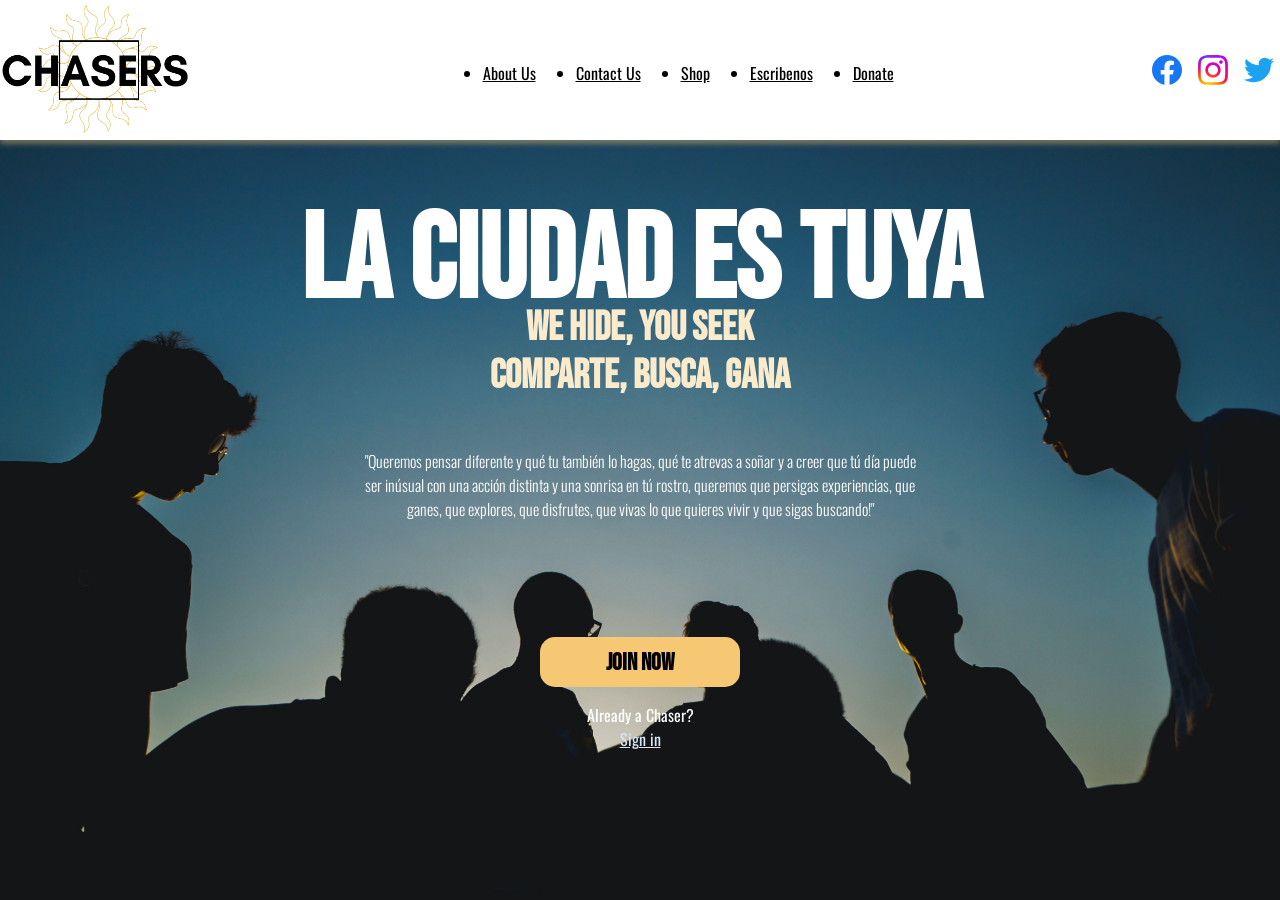
==== screens/index.html @ 324ceaa8 "Primer commit local proyecto chasers" ====
<!DOCTYPE html>
<html lang="es">
<head>
    <link rel="stylesheet" href="./style.css">
    <meta charset="UTF-8">
    <meta http-equiv="X-UA-Compatible" content="IE=edge">
    <meta name="viewport" content="width=device-width, initial-scale=1.0">
    <link rel="preconnect" href="https://fonts.googleapis.com">
    <link rel="preconnect" href="https://fonts.gstatic.com" crossorigin>
    <link href="https://fonts.googleapis.com/css2?family=Oswald:wght@200;300;500;700&display=swap" rel="stylesheet">
    <link href="https://fonts.googleapis.com/css2?family=Bebas+Neue&display=swap" rel="stylesheet">
    <title>Chaserscol</title>
</head>
<body>
    <divclass= class="landing">
        <nav class="barra-navegacion">

            <div class="logo">
                <img src="../assets/Black_and_White_Framed_Kessey_Dj_Logo__1_-removebg-preview.png" alt="Chasers-negro" class="logo-main">
            </div>

            <div class="menu">
                <ul class="links-menu">
                    <li><a href="">About Us</a></li>
                    <li><a href="">Contact Us</a></li>
                    <li><a href="./store-sc.html">Shop</a></li>
                    <li><a href="https://api.whatsapp.com/send?phone=573057736680&text=%20Hola%2C%20Quiero%20escribirte%20respecto%20a%20Chasers%20%3A%E2%9C%8D%EF%B8%8F">Escribenos</a></li>
                    <li><a href="https://vaki.co/es/">Donate</a></li>
                </ul> 
            </div>
            
            <div class="redes">
                <img src="../assets/favicons/5296499_fb_facebook_facebook logo_icon.svg" alt="Facebook">
                <img src="../assets/favicons/5296765_camera_instagram_instagram logo_icon.svg" alt="Instagram">
                <img src="../assets/favicons/5296514_bird_tweet_twitter_twitter logo_icon.svg" alt="Twitter">
            </div>
        </nav>    


    <div class= 'section-texto'>

        <h1 class="texto"> 
            La ciudad es tuya
        </h1>

        <h2>
            We hide, You seek <br>
            Comparte, Busca, Gana
        </h2>
     </div>
     
     <div class="parrafo">
        <p>"Queremos pensar diferente y qué tu también lo hagas, qué te atrevas a soñar 
            y a creer que tú día puede ser inúsual con una acción distinta y una sonrisa
            en tú rostro, queremos que persigas experiencias, que ganes, que explores, 
            que disfrutes, que vivas lo que quieres vivir y que sigas buscando!"</p>
    </div>

     <form action="./sign-up-sc.html">
        <div class="container-boton">
            <button class="boton-sign-up"> Join Now </button>
        </div>
    </form>

    <div class="sign-in-shortcut">
        <p>Already a Chaser? <a href="./login.html">Sign in</a></p>
    </div>

    </div>
</body>
</html>
---- screens/style.css ----
html {
    width: 100%;
    height: 100vh;
}

body {
    background-image: url(../assets/Fondo\ Pagina\ WEB.jpg);
    background-size: cover;
    background-repeat: no-repeat;
    margin: 0;
    font-family: 'Oswald', sans-serif;;
    color: black;
}

.landing {
    width: 100%;
    display: grid;
    grid-template-rows: auto 1fr 1/2fr ;
}

.barra-navegacion {
    display: flex;
    justify-content: space-between;
    align-items: center;
    width: 100%;
    height: 125px;
    background-color: white;
    padding-top: 10px;
    padding-bottom: 5px;
    margin-bottom: 15px;
    position: fixed;
    -webkit-box-shadow: 0px 4px 5px 0px rgba(247,200,115,0.4);
    -moz-box-shadow: 0px 4px 5px 0px rgba(247,200,115,0.4);
    box-shadow: 0px 4px 5px 0px rgba(247,200,115,0.4);
}

.logo-main{
    width: 190px;
    height: 160px;
}

.links-menu {
    display: flex;
    font-size: medium;
}

.links-menu li {
    margin-inline: 20px;
    align-self: center;
}

.links-menu li a{
    color: black;
}

.redes img {
    width: 30px;
    height: 30px;
    margin-inline: 6px;
}

.prueba {
    background-color: #F7C873;
    width: 500px;
    height: 1000px;
    display: flex;
    justify-self: center;
}

.section-texto {
    margin-top: 160px;
    grid-template-rows: 1fr 1/2fr;
    justify-content: center;
    font-family: 'Bebas Neue', cursive;
    color: white;
    font-size: 60px;
    text-align: center;
    margin-bottom: 0px;
}

.section-texto h1{
    margin-top: 30px;
    margin-bottom: -30px;
}

.section-texto h2 {
    justify-content: center;
    font-family: 'Bebas Neue', cursive;
    color: #FAEBCD;
    font-size: 40px;
    margin-top: 0px;
}

.parrafo {
    display: flex;
    justify-self: center;
    text-align: center;
    font-weight: 300;
    width: 560px;
    height: auto;
    margin-bottom: 100px;
    color: white;
}

.container-boton {
    display: flex;
    justify-content: center;
}

.boton-sign-up {
    font-family: 'Bebas Neue', cursive;
    margin-top: 0px;
    height: 50px;
    width: 200px;
    background-color: #F7C873;
    border: none;
    border-radius: 15px;
    font-size: x-large;
    font-weight: bold;
}

.boton-sign-up:hover {
    height: 70px;
    width: 220px;
    background-color: #F7C873;
    border: 1px;
    border-radius: 10px;
    font-size: larger;
    font-weight: bolder;
    cursor: pointer;
}

.sign-in-shortcut {
    display: flex;
    justify-content: center;
    color: white;
}

.sign-in-shortcut a{
    display: flex;
    justify-content: center;
    color: #D6E6F2;
}

.sign-in-shortcut a:hover{
    display: flex;
    justify-content: center;
    color: #ffae00;
}
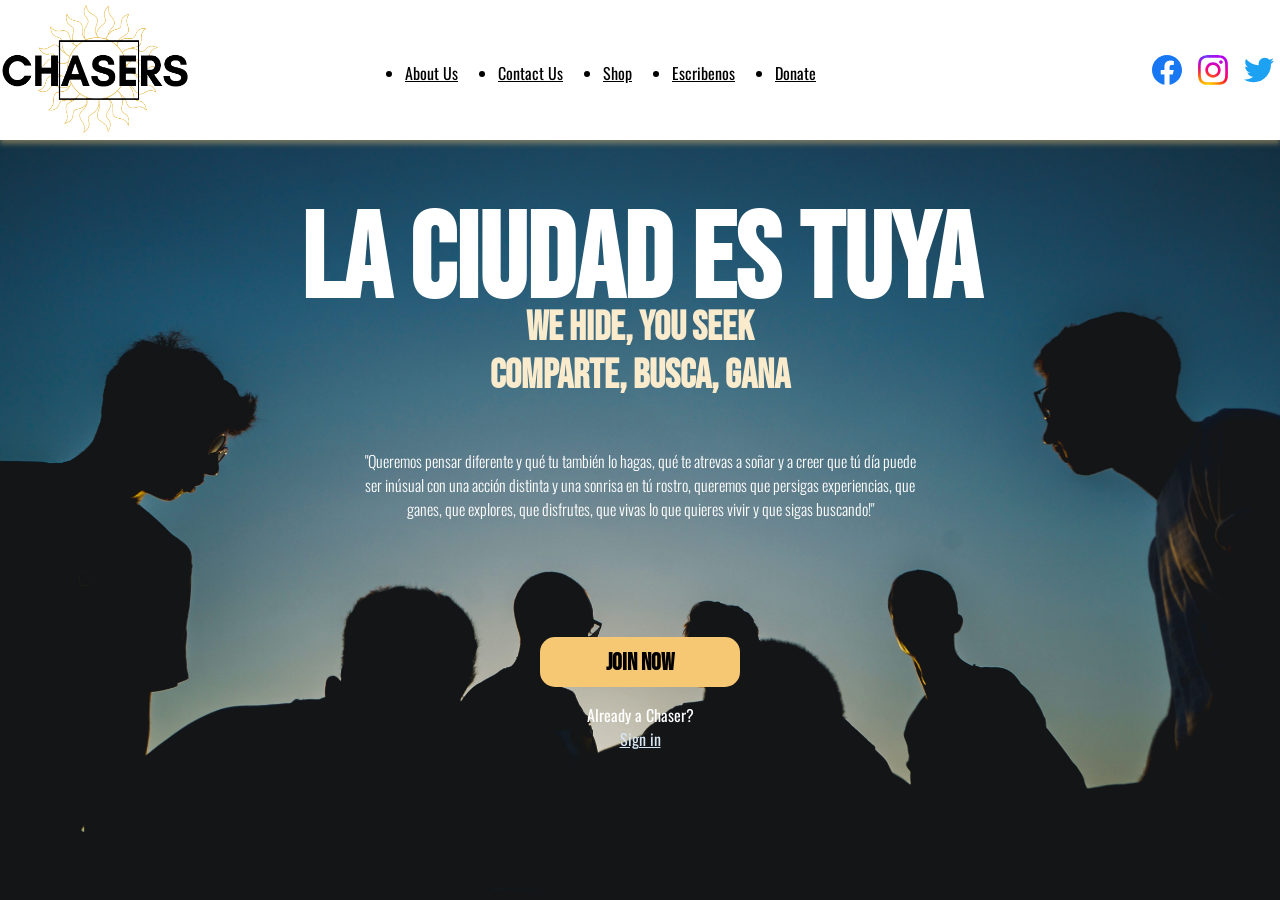
==== commit 2dab00d3: "Se trabajó en diseño responsive del nav bar, se agregó archivo JS que no sirve aún y se modificaron " ====
--- a/screens/index.html
+++ b/screens/index.html
@@ -21,13 +21,19 @@
 
             <div class="menu">
                 <ul class="links-menu">
-                    <li><a href="">About Us</a></li>
+                    <li><a href="./about-us-sc.html">About Us</a></li>
                     <li><a href="">Contact Us</a></li>
                     <li><a href="./store-sc.html">Shop</a></li>
                     <li><a href="https://api.whatsapp.com/send?phone=573057736680&text=%20Hola%2C%20Quiero%20escribirte%20respecto%20a%20Chasers%20%3A%E2%9C%8D%EF%B8%8F">Escribenos</a></li>
                     <li><a href="https://vaki.co/es/">Donate</a></li>
                 </ul> 
             </div>
+
+            <a href="#" class="toggle-menu">
+                <span class="bar"></span>
+                <span class="bar"></span>
+                <span class="bar"></span>
+            </a>
             
             <div class="redes">
                 <img src="../assets/favicons/5296499_fb_facebook_facebook logo_icon.svg" alt="Facebook">
--- a/screens/style.css
+++ b/screens/style.css
@@ -147,3 +147,61 @@
     justify-content: center;
     color: #ffae00;
 }
+
+@media (max-width: 640px) {
+    .logo {
+        display: block; 
+        align-items: center;
+        width: 190px;
+        height: 160px;
+    }
+
+    .barra-navegacion {
+        height: auto;
+        display: block;
+        align-items: flex-start;
+    }
+
+    .menu {
+        display: none;
+        justify-content: center;
+        padding-left: 0px;
+   }
+
+    .links-menu {
+        flex-direction: column;
+        padding-left: 0px;
+    }
+
+    .links-menu li{
+        align-self: center;
+    }
+
+
+   .links-menu.active{
+        display: flex;
+        align-self: center;
+    }
+
+
+   .toggle-menu {
+        display: flex;
+   }
+
+   .redes {
+        display: none;
+   } 
+
+    .texto-base-sc {
+        color: #F7C873;
+    }
+
+    .title {
+        font-size: larger;    
+    }
+
+    .subtitle {
+        font-size: medium;
+    }
+
+}
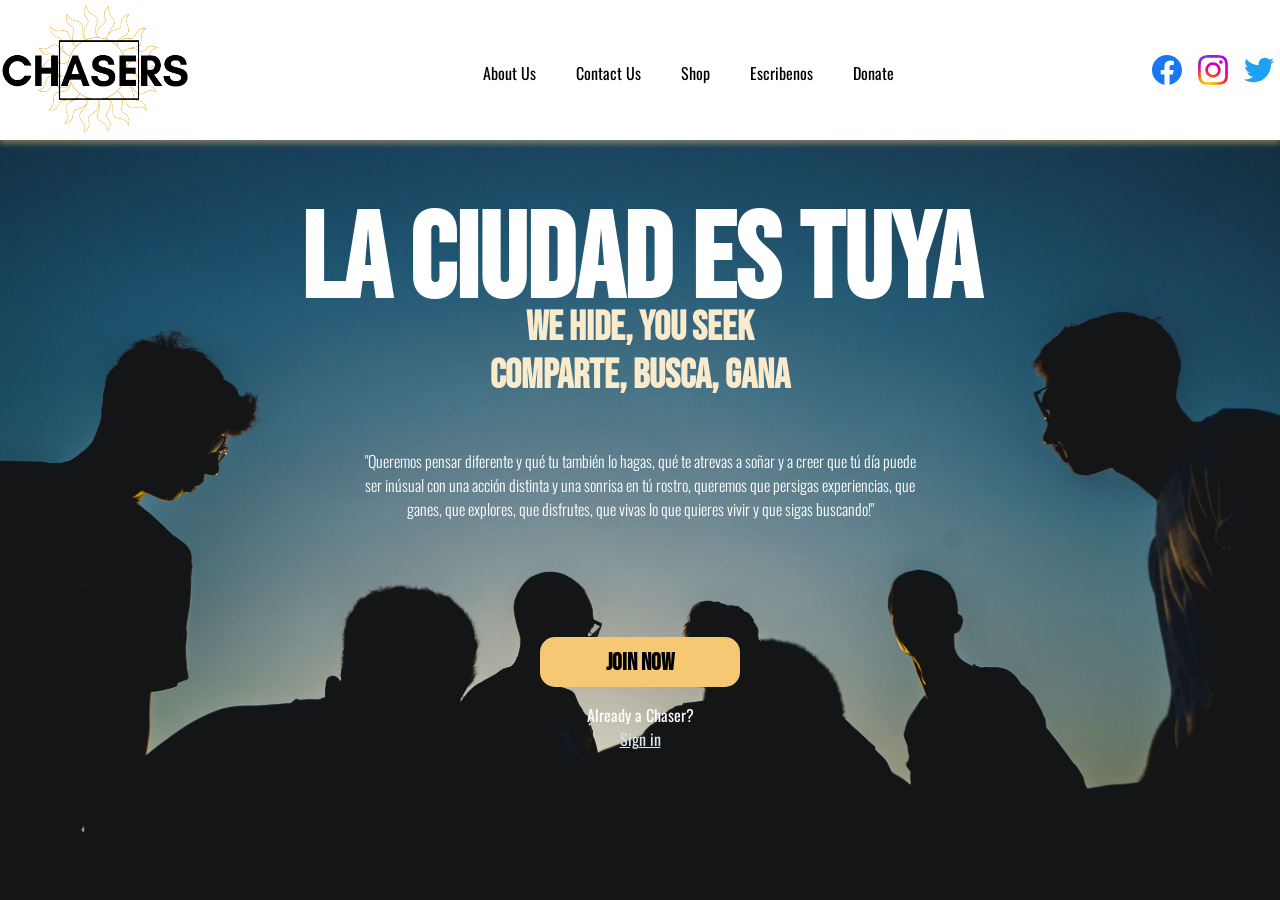
==== commit 7a1a56e9: "JS toggle menu funcionando soo en About us screen, Links y demás funcionando correctamente, Se añadi" ====
--- a/screens/index.html
+++ b/screens/index.html
@@ -36,8 +36,8 @@
             </a>
             
             <div class="redes">
-                <img src="../assets/favicons/5296499_fb_facebook_facebook logo_icon.svg" alt="Facebook">
-                <img src="../assets/favicons/5296765_camera_instagram_instagram logo_icon.svg" alt="Instagram">
+                <a href="https://www.facebook.com/profile.php?id=100088820437741"><img src="../assets/favicons/5296499_fb_facebook_facebook logo_icon.svg" alt="Facebook"></a>
+                <a href="https://www.instagram.com/chaserscol/"><img src="../assets/favicons/5296765_camera_instagram_instagram logo_icon.svg" alt="Instagram"></a>
                 <img src="../assets/favicons/5296514_bird_tweet_twitter_twitter logo_icon.svg" alt="Twitter">
             </div>
         </nav>    
@@ -73,5 +73,6 @@
     </div>
 
     </div>
+    <script src="../misc/script.js"></script>    
 </body>
 </html>
--- a/screens/style.css
+++ b/screens/style.css
@@ -47,10 +47,33 @@
 .links-menu li {
     margin-inline: 20px;
     align-self: center;
+    list-style-type: none;
 }
 
 .links-menu li a{
     color: black;
+    text-decoration: none;
+}
+
+.toggle-menu {
+    position: absolute;
+    right: 0px;
+    top: 65px;
+    display: none;
+    flex-direction: column;
+    justify-content: space-between;
+    align-self: center;
+    margin-right: 6px;
+    height: 40px;
+    width: 40px;
+}
+
+.toggle-menu .bar{
+    align-items: center;
+    width: 30px;
+    height: 10px;
+    background-color: black;
+    border-radius: 4px;
 }
 
 .redes img {
@@ -120,8 +143,8 @@
 }
 
 .boton-sign-up:hover {
-    height: 70px;
-    width: 220px;
+    height: 60px;
+    width: 210px;
     background-color: #F7C873;
     border: 1px;
     border-radius: 10px;
@@ -156,6 +179,19 @@
         height: 160px;
     }
 
+
+    .body {
+        background-image: url(../assets/Fondo\ Pagina\ WEB.jpg);
+        background-size: cover;
+        background-attachment: fixed;
+        background-position: center center; 
+        background-repeat: no-repeat;
+        margin: 0;
+        font-family: 'Oswald', sans-serif;;
+        color: black;
+        background-color: #464646;
+    }
+
     .barra-navegacion {
         height: auto;
         display: block;
@@ -173,8 +209,13 @@
         padding-left: 0px;
     }
 
-    .links-menu li{
+    .links-menu li {
         align-self: center;
+        list-style-type: none;
+    }
+
+    .links-menu li a {
+        text-decoration: none;
     }
 
 
@@ -183,8 +224,7 @@
         align-self: center;
     }
 
-
-   .toggle-menu {
+    .toggle-menu {
         display: flex;
    }
 
@@ -192,10 +232,31 @@
         display: none;
    } 
 
+   .landing {
+        height: auto;
+   }
+
     .texto-base-sc {
         color: #F7C873;
     }
 
+    .section-texto {
+        width: auto;
+    }
+
+    .section-texto h1{
+        width: auto;
+        margin-top: 30px;
+        margin-bottom: -30px;
+        font-size: 60px;
+    }
+
+    .section-texto h2{
+        width: auto;
+        margin-top: 25px;
+        line-height: 34px;
+    }
+    
     .title {
         font-size: larger;    
     }
@@ -204,4 +265,16 @@
         font-size: medium;
     }
 
+    .parrafo {
+        width: auto;
+        font-size: 20px;
+        margin-inline: 20px;
+        margin-top: 30px;
+        margin-bottom: 70px;
+    }
+
+    .parrafo p{
+        width: auto;
+    }
+
 }
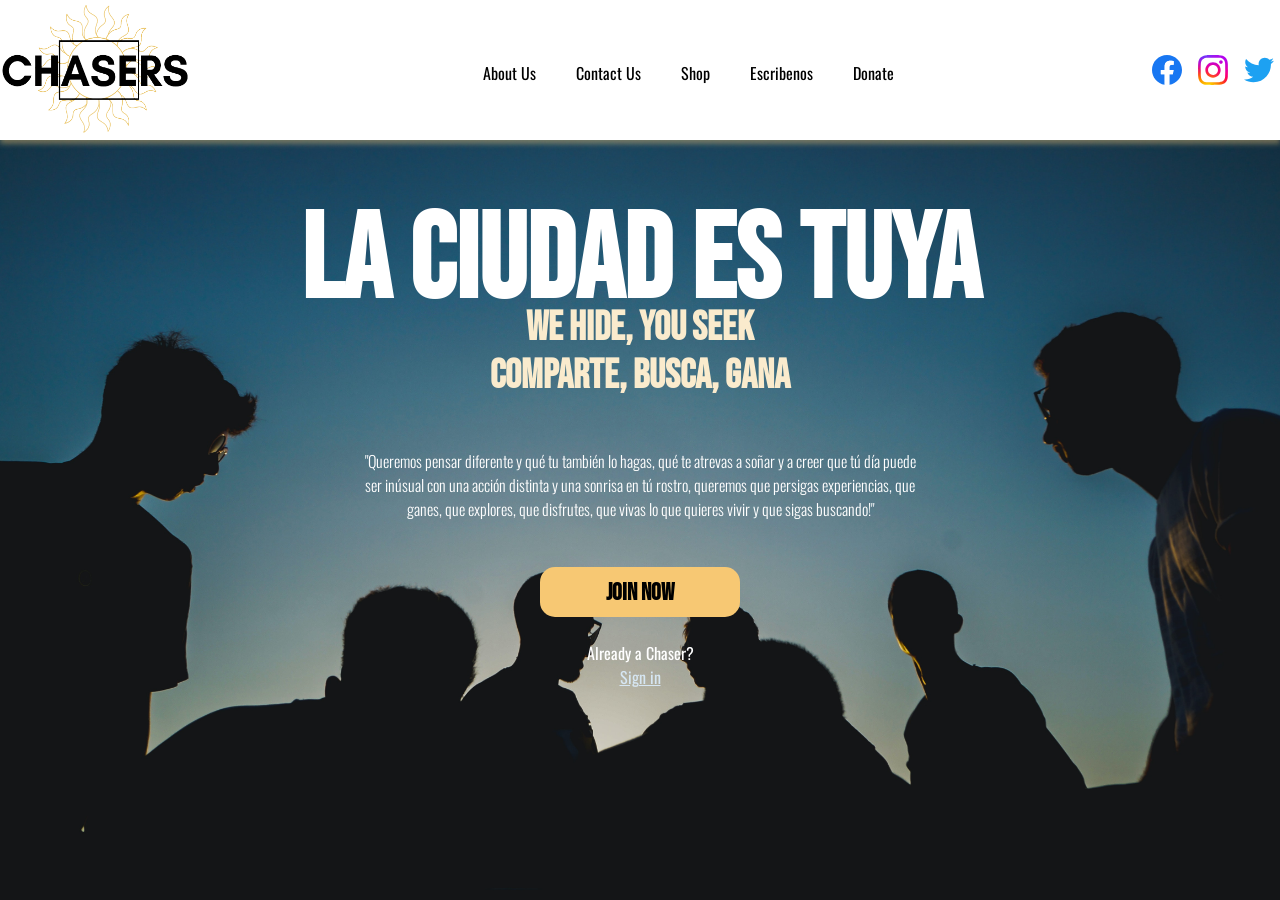
==== commit eaf3db88: "Estilos organizados, está sirviendo el manu desplegable y el responsive funciona correctamente en lo" ====
--- a/screens/index.html
+++ b/screens/index.html
@@ -1,7 +1,7 @@
 <!DOCTYPE html>
 <html lang="es">
 <head>
-    <link rel="stylesheet" href="./style.css">
+    <link rel="stylesheet" href="../assets/logged-in.css">
     <meta charset="UTF-8">
     <meta http-equiv="X-UA-Compatible" content="IE=edge">
     <meta name="viewport" content="width=device-width, initial-scale=1.0">
@@ -11,7 +11,7 @@
     <link href="https://fonts.googleapis.com/css2?family=Bebas+Neue&display=swap" rel="stylesheet">
     <title>Chaserscol</title>
 </head>
-<body>
+<body class="body-store-sc">
     <divclass= class="landing">
         <nav class="barra-navegacion">
 
@@ -55,7 +55,7 @@
         </h2>
      </div>
      
-     <div class="parrafo">
+     <div class="parrafo-index">
         <p>"Queremos pensar diferente y qué tu también lo hagas, qué te atrevas a soñar 
             y a creer que tú día puede ser inúsual con una acción distinta y una sonrisa
             en tú rostro, queremos que persigas experiencias, que ganes, que explores, 
--- a/assets/logged-in.css
+++ b/assets/logged-in.css
@@ -0,0 +1,387 @@
+html {
+    width: 100%;
+    height: 100vh;
+}
+
+body {
+    background-color: black;
+    background-size: cover;
+    background-repeat: no-repeat;
+    margin: 0;
+    font-family: 'Oswald', sans-serif;;
+    color: black;
+}
+
+.body-store-sc{
+    background-image: url(../assets/Fondo\ Pagina\ WEB.jpg);
+    background-size: cover;
+    background-repeat: no-repeat;
+    margin: 0;
+    font-family: 'Oswald', sans-serif;;
+    color: black;
+}
+
+.landing {
+    width: 100%;
+    display: grid;
+    grid-template-rows: auto 1fr 1/2fr ;
+}
+
+.landing-events-sc {
+    width: 100%;
+    display: grid;
+    grid-template-rows: auto 1fr 1/2fr ;
+}
+
+.barra-navegacion {
+    display: flex;
+    justify-content: space-between;
+    align-items: center;
+    width: 100%;
+    height: 125px;
+    background-color: white;
+    padding-top: 10px;
+    padding-bottom: 5px;
+    margin-bottom: 15px;
+    position: fixed;
+    z-index: 10;
+    -webkit-box-shadow: 0px 4px 5px 0px rgba(247,200,115,0.4);
+    -moz-box-shadow: 0px 4px 5px 0px rgba(247,200,115,0.4);
+    box-shadow: 0px 4px 5px 0px rgba(247,200,115,0.4);
+}
+
+.logo-main{
+    width: 190px;
+    height: 160px;
+}
+
+.links-menu {
+    display: flex;
+    font-size: medium;
+}
+
+.links-menu li {
+    list-style-type: none;
+    margin-inline: 20px;
+    align-self: center;
+}
+
+.links-menu li a{
+    color: black;
+    text-decoration: none;
+}
+
+.toggle-menu {
+    position: absolute;
+    right: 0px;
+    top: 65px;
+    display: none;
+    flex-direction: column;
+    justify-content: space-between;
+    align-self: center;
+    margin-right: 6px;
+    height: 40px;
+    width: 40px;
+}
+
+.toggle-menu .bar{
+    align-items: center;
+    width: 30px;
+    height: 10px;
+    background-color: black;
+    border-radius: 4px;
+}
+
+.redes img {
+    width: 30px;
+    height: 30px;
+    margin-inline: 6px;
+}
+
+.prueba {
+    background-color: #F7C873;
+    width: 500px;
+    height: 1000px;
+    display: flex;
+    justify-self: center;
+}
+
+.section-texto {
+    margin-top: 160px;
+    grid-template-rows: 1fr 1/2fr;
+    justify-content: center;
+    font-family: 'Bebas Neue', cursive;
+    color: white;
+    font-size: 60px;
+    text-align: center;
+    margin-bottom: 0px;
+}
+
+.section-texto h1 {
+    width: auto;
+    margin-top: 30px;
+    margin-bottom: -30px;
+}
+
+.texto-base-sc {
+    color: #F7C873;
+}
+
+.section-texto h2 {
+    justify-content: center;
+    font-family: 'Bebas Neue', cursive;
+    color: #FAEBCD;
+    font-size: 40px;
+    margin-top: 0px;
+}
+
+.parrafo {
+    display: flex;
+    justify-self: center;
+    text-align: center;
+    font-weight: 300;
+    width: 560px;
+    height: auto;
+    margin-bottom: 100px;
+    color: white;
+}
+
+.parrafo-index{
+    display: flex;
+    justify-self: center;
+    text-align: center;
+    font-weight: 300;
+    width: 560px;
+    height: auto;
+    margin-bottom: 30px;
+    color: white;
+}
+
+.parrafo-base {
+    display: flex;
+    justify-self: center;
+    text-align: center;
+    font-weight: 300;
+    font-size: 20px;
+    width: 560px;
+    height: auto;
+    margin-bottom: 10px;
+    color: white;
+}
+
+.container-boton {
+    display: flex;
+    justify-content: center;
+}
+
+.boton-sign-up {
+    font-family: 'Bebas Neue', cursive;
+    margin-top: 0px;
+    height: 50px;
+    width: 200px;
+    background-color: #F7C873;
+    border: none;
+    border-radius: 15px;
+    font-size: x-large;
+    font-weight: bold;
+}
+
+.boton-sign-up:hover {
+    transition: 0.5s ease-out 200ms;
+    color: whitesmoke;
+    border-radius: 10px;
+    cursor: pointer;
+}
+
+.sign-in-shortcut {
+    margin-top: 8px;
+    display: flex;
+    justify-content: center;
+    color: white;
+}
+
+.sign-in-shortcut a{
+    display: flex;
+    justify-content: center;
+    color: #D6E6F2;
+}
+
+.sign-in-shortcut a:hover{
+    display: flex;
+    justify-content: center;
+    color: #ffae00;
+}
+
+.container-base {
+    position: relative;
+    padding: 2px;
+    display: flex;
+    justify-content: space-around;
+    background-color: #ffae00;
+}
+
+.legend {
+    position: absolute;
+    font-family: Arial, sans-serif;
+    background: #fff;
+    padding: 10px;
+    margin: 10px;
+    border: 3px solid #000;
+    bottom: 182px;
+    right: 0px;
+  }
+
+.container-base img{
+    height: 650px;
+    width: 100%;
+}
+
+.container-image{
+    height: 650px;
+    width: 100%;
+    padding: 4px;
+}
+
+#map {
+    box-sizing: border-box;
+    padding: 5px;
+    height: 100%;
+    width: 100%;
+}
+
+.parrafos {
+    display: grid;
+    grid-template-rows: 1fr auto;
+    justify-content: flex-start;
+    text-align: center;
+    width: 400px;
+}
+
+.footer {
+    display: flex;
+    color: white;
+    justify-content: center;
+}
+
+.footer p{
+    justify-self: center;
+}
+
+.logos-footer {
+    display: flex;
+    justify-content: center;
+    width: 100%;
+    height: 100px;
+}
+
+.logos-footer img{
+    margin-inline: 25px;
+}
+
+.logos-footer :nth-child(2) {
+    align-self: center;
+    width: 80px;
+    height: 80px;
+}
+
+@media (max-width: 640px) {
+
+    .body-store-sc {
+        background-size: auto 100%;
+        background-position: center;
+    }
+
+    .logo {
+        display: block; 
+        align-items: center;
+        width: 190px;
+        height: 160px;
+    }
+
+    .landing {
+        height: auto;
+    }
+
+    .barra-navegacion {
+        height: auto;
+        display: block;
+        align-items: flex-start;
+    }
+
+    .menu {
+        justify-content: center;
+        padding-left: 0px;
+   }
+
+   .menu.active {
+    display: flex;
+    align-self: center;
+    }
+
+    .links-menu {
+        display: none;
+        flex-direction: column;
+        padding-left: 0px;
+    }
+
+    .links-menu li{
+        align-self: center;
+    }
+
+
+   .links-menu.active{
+        display: flex;
+        align-self: center;
+    }
+
+
+   .toggle-menu {
+        display: flex;
+   }
+
+   .redes {
+        display: none;
+   } 
+
+   .texto{
+        margin-top: 10px;
+   }
+
+   .section-texto {
+    font-size: 10vw;
+    height: auto;
+    width: auto;
+    }
+
+    .section-texto h2 {
+       font-size: 5vw;
+       margin-top: 10vw;
+    }
+
+    .texto-base-sc {
+        color: #F7C873;
+        font-size: 60px;
+    }
+
+    .parrafo-index{
+        width: auto;
+        height: auto;
+        
+    }
+
+    .parrafo-base {
+        width: auto;
+        box-sizing: border-box;
+        margin-inline: 10px;
+        margin-top: 20px;
+        margin-bottom: auto;
+    }
+
+    .title {
+        font-size: larger;    
+    }
+
+    .subtitle {
+        font-size: medium;
+    }
+}
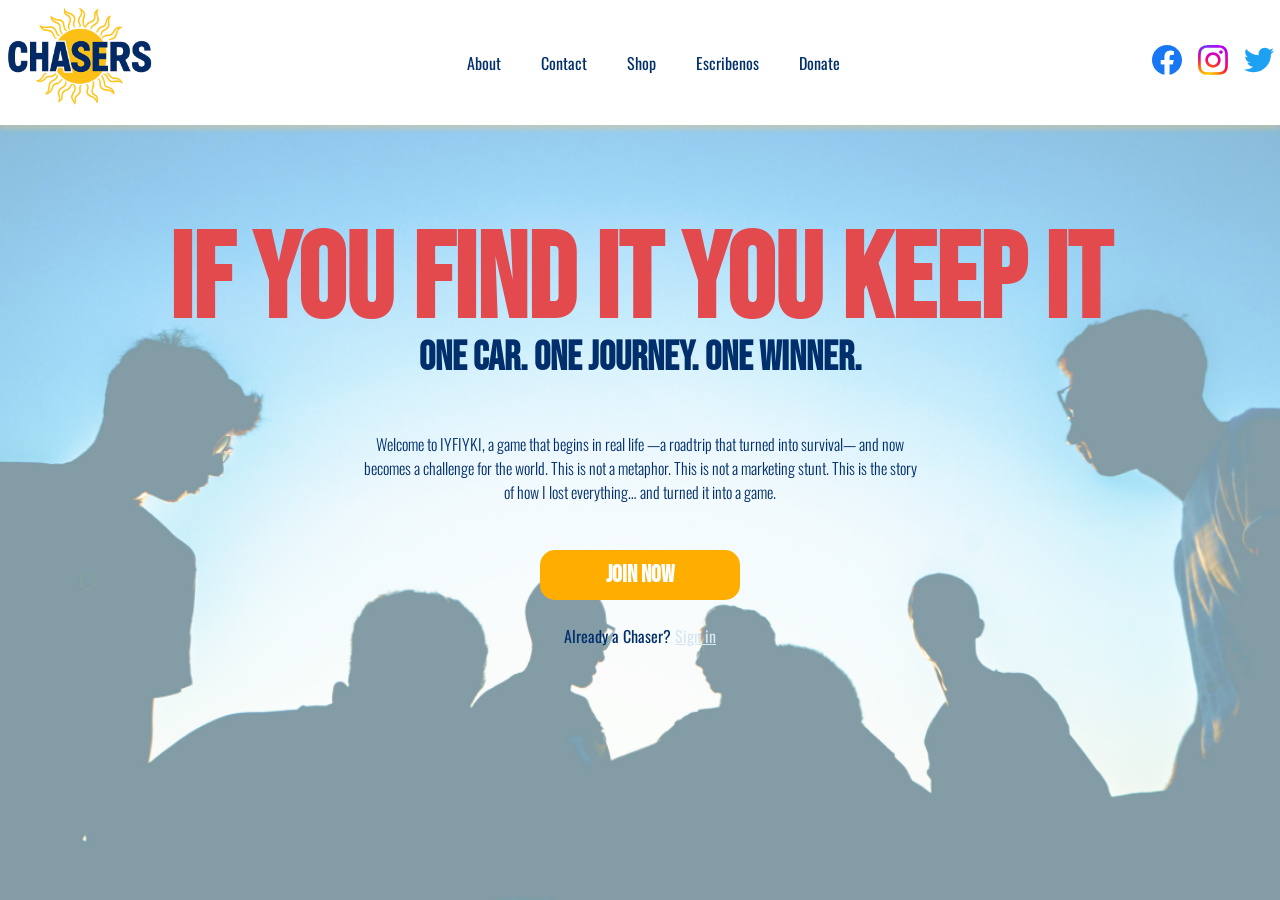
==== commit 2512b6d1: "arreglos" ====
--- a/screens/index.html
+++ b/screens/index.html
@@ -1,78 +1,75 @@
-<!DOCTYPE html>
-<html lang="es">
-<head>
-    <link rel="stylesheet" href="../assets/logged-in.css">
-    <meta charset="UTF-8">
-    <meta http-equiv="X-UA-Compatible" content="IE=edge">
-    <meta name="viewport" content="width=device-width, initial-scale=1.0">
-    <link rel="preconnect" href="https://fonts.googleapis.com">
-    <link rel="preconnect" href="https://fonts.gstatic.com" crossorigin>
-    <link href="https://fonts.googleapis.com/css2?family=Oswald:wght@200;300;500;700&display=swap" rel="stylesheet">
-    <link href="https://fonts.googleapis.com/css2?family=Bebas+Neue&display=swap" rel="stylesheet">
-    <title>Chaserscol</title>
-</head>
-<body class="body-store-sc">
-    <divclass= class="landing">
-        <nav class="barra-navegacion">
-
-            <div class="logo">
-                <img src="../assets/Black_and_White_Framed_Kessey_Dj_Logo__1_-removebg-preview.png" alt="Chasers-negro" class="logo-main">
-            </div>
-
-            <div class="menu">
-                <ul class="links-menu">
-                    <li><a href="./about-us-sc.html">About Us</a></li>
-                    <li><a href="">Contact Us</a></li>
-                    <li><a href="./store-sc.html">Shop</a></li>
-                    <li><a href="https://api.whatsapp.com/send?phone=573057736680&text=%20Hola%2C%20Quiero%20escribirte%20respecto%20a%20Chasers%20%3A%E2%9C%8D%EF%B8%8F">Escribenos</a></li>
-                    <li><a href="https://vaki.co/es/">Donate</a></li>
-                </ul> 
-            </div>
-
-            <a href="#" class="toggle-menu">
-                <span class="bar"></span>
-                <span class="bar"></span>
-                <span class="bar"></span>
-            </a>
-            
-            <div class="redes">
-                <a href="https://www.facebook.com/profile.php?id=100088820437741"><img src="../assets/favicons/5296499_fb_facebook_facebook logo_icon.svg" alt="Facebook"></a>
-                <a href="https://www.instagram.com/chaserscol/"><img src="../assets/favicons/5296765_camera_instagram_instagram logo_icon.svg" alt="Instagram"></a>
-                <img src="../assets/favicons/5296514_bird_tweet_twitter_twitter logo_icon.svg" alt="Twitter">
-            </div>
-        </nav>    
-
-
-    <div class= 'section-texto'>
-
-        <h1 class="texto"> 
-            La ciudad es tuya
-        </h1>
-
-        <h2>
-            We hide, You seek <br>
-            Comparte, Busca, Gana
-        </h2>
-     </div>
-     
-     <div class="parrafo-index">
-        <p>"Queremos pensar diferente y qué tu también lo hagas, qué te atrevas a soñar 
-            y a creer que tú día puede ser inúsual con una acción distinta y una sonrisa
-            en tú rostro, queremos que persigas experiencias, que ganes, que explores, 
-            que disfrutes, que vivas lo que quieres vivir y que sigas buscando!"</p>
-    </div>
-
-     <form action="./sign-up-sc.html">
-        <div class="container-boton">
-            <button class="boton-sign-up"> Join Now </button>
-        </div>
-    </form>
-
-    <div class="sign-in-shortcut">
-        <p>Already a Chaser? <a href="./login.html">Sign in</a></p>
-    </div>
-
-    </div>
-    <script src="../misc/script.js"></script>    
-</body>
+<!DOCTYPE html>
+<html lang="es">
+<head>
+    <link rel="stylesheet" href="../assets/logged-in.css">
+    <link rel="icon" type="image/png" href="../assets/logos/logo-update.png">
+    <meta charset="UTF-8">
+    <meta http-equiv="X-UA-Compatible" content="IE=edge">
+    <meta name="viewport" content="width=device-width, initial-scale=1.0">
+    <link rel="preconnect" href="https://fonts.googleapis.com">
+    <link rel="preconnect" href="https://fonts.gstatic.com" crossorigin>
+    <link href="https://fonts.googleapis.com/css2?family=Oswald:wght@200;300;500;700&display=swap" rel="stylesheet">
+    <link href="https://fonts.googleapis.com/css2?family=Bebas+Neue&display=swap" rel="stylesheet">
+    <title>Chasers</title>
+</head>
+<body class="body-index">
+    <divclass= class="landing">
+        <nav class="barra-navegacion">
+
+            <div class="logo">
+                <img src="../assets/logos/logo-update.png" alt="Chasers-negro" class="logo-main">
+            </div>
+
+            <div class="menu">
+                <ul class="links-menu">
+                    <li><a href="./about-us-sc.html">About</a></li>
+                    <li><a href="">Contact</a></li>
+                    <li><a href="./store-sc.html">Shop</a></li>
+                    <li><a href="https://api.whatsapp.com/send?phone=573057736680&text=%20Hola%2C%20Quiero%20escribirte%20respecto%20a%20Chasers%20%3A%E2%9C%8D%EF%B8%8F">Escribenos</a></li>
+                    <li><a href="https://buymeacoffee.com/jose_daloma">Donate</a></li>
+                </ul> 
+            </div>
+
+            <a href="#" class="toggle-menu">
+                <span class="bar"></span>
+                <span class="bar"></span>
+                <span class="bar"></span>
+            </a>
+            
+            <div class="redes">
+                <a href="https://www.facebook.com/profile.php?id=100088820437741"><img src="../assets/favicons/5296499_fb_facebook_facebook logo_icon.svg" alt="Facebook"></a>
+                <a href="https://www.instagram.com/jose_daloma/"><img src="../assets/favicons/5296765_camera_instagram_instagram logo_icon.svg" alt="Instagram"></a>
+                <img src="../assets/favicons/5296514_bird_tweet_twitter_twitter logo_icon.svg" alt="Twitter">
+            </div>
+        </nav>    
+
+
+    <div class= 'section-texto'>
+
+        <h1 class="title-index"> 
+            IF YOU FIND IT YOU KEEP IT
+        </h1>
+
+        <h2>
+            ONE CAR. ONE JOURNEY. ONE WINNER.
+        </h2>
+     </div>
+     
+     <div class="parrafo-index">
+        <p>Welcome to IYFIYKI, a game that begins in real life —a roadtrip that turned into survival— and now becomes a challenge for the world. This is not a metaphor. This is not a marketing stunt. This is the story of how I lost everything… and turned it into a game.</p>
+    </div>
+
+     <form action="./sign-up-sc.html">
+        <div class="container-boton">
+            <button class="boton-sign-up"> Join Now </button>
+        </div>
+    </form>
+
+    <div class="sign-in-shortcut">
+        <p>Already a Chaser? <a href="./login.html">Sign in</a></p>
+    </div>
+
+    </div>
+    <script src="../misc/script.js"></script>    
+</body>
 </html>
--- a/assets/logged-in.css
+++ b/assets/logged-in.css
@@ -1,387 +1,565 @@
-html {
-    width: 100%;
-    height: 100vh;
-}
-
-body {
-    background-color: black;
-    background-size: cover;
-    background-repeat: no-repeat;
-    margin: 0;
-    font-family: 'Oswald', sans-serif;;
-    color: black;
-}
-
-.body-store-sc{
-    background-image: url(../assets/Fondo\ Pagina\ WEB.jpg);
-    background-size: cover;
-    background-repeat: no-repeat;
-    margin: 0;
-    font-family: 'Oswald', sans-serif;;
-    color: black;
-}
-
-.landing {
-    width: 100%;
-    display: grid;
-    grid-template-rows: auto 1fr 1/2fr ;
-}
-
-.landing-events-sc {
-    width: 100%;
-    display: grid;
-    grid-template-rows: auto 1fr 1/2fr ;
-}
-
-.barra-navegacion {
-    display: flex;
-    justify-content: space-between;
-    align-items: center;
-    width: 100%;
-    height: 125px;
-    background-color: white;
-    padding-top: 10px;
-    padding-bottom: 5px;
-    margin-bottom: 15px;
-    position: fixed;
-    z-index: 10;
-    -webkit-box-shadow: 0px 4px 5px 0px rgba(247,200,115,0.4);
-    -moz-box-shadow: 0px 4px 5px 0px rgba(247,200,115,0.4);
-    box-shadow: 0px 4px 5px 0px rgba(247,200,115,0.4);
-}
-
-.logo-main{
-    width: 190px;
-    height: 160px;
-}
-
-.links-menu {
-    display: flex;
-    font-size: medium;
-}
-
-.links-menu li {
-    list-style-type: none;
-    margin-inline: 20px;
-    align-self: center;
-}
-
-.links-menu li a{
-    color: black;
-    text-decoration: none;
-}
-
-.toggle-menu {
-    position: absolute;
-    right: 0px;
-    top: 65px;
-    display: none;
-    flex-direction: column;
-    justify-content: space-between;
-    align-self: center;
-    margin-right: 6px;
-    height: 40px;
-    width: 40px;
-}
-
-.toggle-menu .bar{
-    align-items: center;
-    width: 30px;
-    height: 10px;
-    background-color: black;
-    border-radius: 4px;
-}
-
-.redes img {
-    width: 30px;
-    height: 30px;
-    margin-inline: 6px;
-}
-
-.prueba {
-    background-color: #F7C873;
-    width: 500px;
-    height: 1000px;
-    display: flex;
-    justify-self: center;
-}
-
-.section-texto {
-    margin-top: 160px;
-    grid-template-rows: 1fr 1/2fr;
-    justify-content: center;
-    font-family: 'Bebas Neue', cursive;
-    color: white;
-    font-size: 60px;
-    text-align: center;
-    margin-bottom: 0px;
-}
-
-.section-texto h1 {
-    width: auto;
-    margin-top: 30px;
-    margin-bottom: -30px;
-}
-
-.texto-base-sc {
-    color: #F7C873;
-}
-
-.section-texto h2 {
-    justify-content: center;
-    font-family: 'Bebas Neue', cursive;
-    color: #FAEBCD;
-    font-size: 40px;
-    margin-top: 0px;
-}
-
-.parrafo {
-    display: flex;
-    justify-self: center;
-    text-align: center;
-    font-weight: 300;
-    width: 560px;
-    height: auto;
-    margin-bottom: 100px;
-    color: white;
-}
-
-.parrafo-index{
-    display: flex;
-    justify-self: center;
-    text-align: center;
-    font-weight: 300;
-    width: 560px;
-    height: auto;
-    margin-bottom: 30px;
-    color: white;
-}
-
-.parrafo-base {
-    display: flex;
-    justify-self: center;
-    text-align: center;
-    font-weight: 300;
-    font-size: 20px;
-    width: 560px;
-    height: auto;
-    margin-bottom: 10px;
-    color: white;
-}
-
-.container-boton {
-    display: flex;
-    justify-content: center;
-}
-
-.boton-sign-up {
-    font-family: 'Bebas Neue', cursive;
-    margin-top: 0px;
-    height: 50px;
-    width: 200px;
-    background-color: #F7C873;
-    border: none;
-    border-radius: 15px;
-    font-size: x-large;
-    font-weight: bold;
-}
-
-.boton-sign-up:hover {
-    transition: 0.5s ease-out 200ms;
-    color: whitesmoke;
-    border-radius: 10px;
-    cursor: pointer;
-}
-
-.sign-in-shortcut {
-    margin-top: 8px;
-    display: flex;
-    justify-content: center;
-    color: white;
-}
-
-.sign-in-shortcut a{
-    display: flex;
-    justify-content: center;
-    color: #D6E6F2;
-}
-
-.sign-in-shortcut a:hover{
-    display: flex;
-    justify-content: center;
-    color: #ffae00;
-}
-
-.container-base {
-    position: relative;
-    padding: 2px;
-    display: flex;
-    justify-content: space-around;
-    background-color: #ffae00;
-}
-
-.legend {
-    position: absolute;
-    font-family: Arial, sans-serif;
-    background: #fff;
-    padding: 10px;
-    margin: 10px;
-    border: 3px solid #000;
-    bottom: 182px;
-    right: 0px;
-  }
-
-.container-base img{
-    height: 650px;
-    width: 100%;
-}
-
-.container-image{
-    height: 650px;
-    width: 100%;
-    padding: 4px;
-}
-
-#map {
-    box-sizing: border-box;
-    padding: 5px;
-    height: 100%;
-    width: 100%;
-}
-
-.parrafos {
-    display: grid;
-    grid-template-rows: 1fr auto;
-    justify-content: flex-start;
-    text-align: center;
-    width: 400px;
-}
-
-.footer {
-    display: flex;
-    color: white;
-    justify-content: center;
-}
-
-.footer p{
-    justify-self: center;
-}
-
-.logos-footer {
-    display: flex;
-    justify-content: center;
-    width: 100%;
-    height: 100px;
-}
-
-.logos-footer img{
-    margin-inline: 25px;
-}
-
-.logos-footer :nth-child(2) {
-    align-self: center;
-    width: 80px;
-    height: 80px;
-}
-
-@media (max-width: 640px) {
-
-    .body-store-sc {
-        background-size: auto 100%;
-        background-position: center;
-    }
-
-    .logo {
-        display: block; 
-        align-items: center;
-        width: 190px;
-        height: 160px;
-    }
-
-    .landing {
-        height: auto;
-    }
-
-    .barra-navegacion {
-        height: auto;
-        display: block;
-        align-items: flex-start;
-    }
-
-    .menu {
-        justify-content: center;
-        padding-left: 0px;
-   }
-
-   .menu.active {
-    display: flex;
-    align-self: center;
-    }
-
-    .links-menu {
-        display: none;
-        flex-direction: column;
-        padding-left: 0px;
-    }
-
-    .links-menu li{
-        align-self: center;
-    }
-
-
-   .links-menu.active{
-        display: flex;
-        align-self: center;
-    }
-
-
-   .toggle-menu {
-        display: flex;
-   }
-
-   .redes {
-        display: none;
-   } 
-
-   .texto{
-        margin-top: 10px;
-   }
-
-   .section-texto {
-    font-size: 10vw;
-    height: auto;
-    width: auto;
-    }
-
-    .section-texto h2 {
-       font-size: 5vw;
-       margin-top: 10vw;
-    }
-
-    .texto-base-sc {
-        color: #F7C873;
-        font-size: 60px;
-    }
-
-    .parrafo-index{
-        width: auto;
-        height: auto;
-        
-    }
-
-    .parrafo-base {
-        width: auto;
-        box-sizing: border-box;
-        margin-inline: 10px;
-        margin-top: 20px;
-        margin-bottom: auto;
-    }
-
-    .title {
-        font-size: larger;    
-    }
-
-    .subtitle {
-        font-size: medium;
-    }
+::selection {
+    background: #CB2026;
+    color: #fff;
+}
+
+::-moz-selection {
+    background: #CB2026;
+    color: #fff;
+}
+
+html {
+    width: 100%;
+    height: 100vh;
+}
+
+body {
+    background-color: white;
+    background-size: cover;
+    background-repeat: no-repeat;
+    margin: 0;
+    font-family: 'Oswald', sans-serif;;
+    color: black;
+}
+
+.body-index{
+    background-image: url(../assets/Untitled.png);
+    background-size: cover;
+    background-repeat: no-repeat;
+}
+
+.body-about{
+    background-image: url(../assets/aboutbg2.png);
+    background-attachment: fixed;
+    background-size: cover;
+    background-position: center;
+}
+
+
+.landing {
+    width: 100%;
+    display: grid;
+}
+
+
+.barra-navegacion {
+    display: flex;
+    justify-content: space-between;
+    align-items: center;
+    width: 100%;
+    height: 125px;
+    background-color: white;
+    position: fixed;
+    z-index: 10;
+    box-shadow: 0px 4px 5px 0px rgba(247,200,115,0.4);
+}
+
+.logo-main{
+    width: 160px;
+    height: 160px;
+}
+
+.links-menu {
+    display: flex;
+    font-size: medium;
+    padding-left: 0px;
+}
+
+.links-menu li {
+    list-style-type: none;
+    margin-inline: 20px;
+    align-self: center;
+}
+
+.links-menu li a{
+    color: #002F6C;
+    text-decoration: none;
+    box-shadow: inset 0 0 0 0 #54b3d6;
+    margin: 0 -.25rem;
+    padding: 0 .25rem;
+    transition: color .3s ease-in-out, box-shadow .3s ease-in-out;
+}
+
+.links-menu li a:hover {
+    box-shadow: inset 100px 0 0 0 #CB2026;
+    color: white;
+}
+
+.toggle-menu {
+    display: none;
+}
+
+@media (max-width: 640px) {
+    .toggle-menu {
+        display: flex;
+        flex-direction: column;
+        justify-content: center;
+        align-items: center;
+        position: absolute;
+        right: 16px;
+        top: 24px;
+        height: 40px;
+        width: 40px;
+        z-index: 100;
+        cursor: pointer;
+    }
+}
+
+.toggle-menu .bar{
+    align-items: center;
+    width: 30px;
+    height: 10px;
+    background-color: #002F6C;
+    border-radius: 4px;
+    margin-top: 2px;
+}
+
+@media (max-width: 640px) {
+    .toggle-menu {
+        display: flex;
+        flex-direction: column;
+        justify-content: center;
+        align-items: center;
+        position: absolute;
+        right: 16px;
+        top: 50%;
+        transform: translateY(-50%);
+        height: 40px;
+        width: 40px;
+        z-index: 100;
+        cursor: pointer;
+    }
+}
+
+.redes img {
+    width: 30px;
+    height: 30px;
+    margin-inline: 6px;
+}
+
+.prueba {
+    background-color: #F7C873;
+    width: 500px;
+    height: 1000px;
+    display: flex;
+    justify-self: center;
+}
+
+.section-texto {
+    margin-top: 130px;
+    font-family: 'Bebas Neue', cursive;
+    text-align: center;
+    margin-bottom: 0;
+    width: auto;
+}
+
+.title-index {
+    margin-bottom: -20px;
+    color: #e34a4e;
+    font-size: clamp(2rem, 10vw, 120px);
+    font-family: 'Bebas Neue', cursive;
+    text-align: center;
+}
+
+.title-about {
+    color: #F7C873;
+    font-size: 40px;
+    text-shadow: 2px 2px 4px #000;
+}
+
+.section-texto h2 {
+    justify-content: center;
+    font-family: 'Bebas Neue', cursive;
+    color: #002f6c;
+    font-size: clamp(1.2rem, 5vw, 40px);
+    margin-top: 0;
+}
+
+.parrafo {
+    display: flex;
+    justify-self: center;
+    text-align: center;
+    font-weight: 300;
+    width: 560px;
+    height: auto;
+    margin-bottom: 100px;
+    color: white;
+}
+
+.parrafo-index {
+    display: flex;
+    justify-content: center;
+    text-align: center;
+    font-weight: 300;
+    margin-bottom: 30px;
+    color: #002f6c;
+    width: 100%;
+    max-width: 560px;
+    margin-left: auto;
+    margin-right: auto;
+}
+
+.parrafo-base {
+    padding-top: 30px;
+    display: flex;
+    justify-self: center;
+    text-align: center;
+    font-weight: 300;
+    font-size: 20px;
+    width: 560px;
+    height: auto;
+    margin-bottom: 10px;
+    color: #002f6c;
+}
+
+.container-boton {
+    display: flex;
+    justify-content: center;
+}
+
+.boton-sign-up {
+    font-family: 'Bebas Neue', cursive;
+    margin-top: 0;
+    height: 50px;
+    width: 200px;
+    background-color: #ffae00;
+    border: none;
+    border-radius: 15px;
+    font-size: 1.5rem;
+    font-weight: bold;
+    color: white;
+    transition: background 0.2s, color 0.2s;
+}
+
+.boton-sign-up:hover {
+    color: whitesmoke;
+    cursor: pointer;
+    background: #e6b800;
+}
+
+.sign-in-shortcut {
+    margin-top: 8px;
+    display: flex;
+    justify-content: center;
+    color: #002f6c;
+}
+
+.sign-in-shortcut a {
+    color: #D6E6F2;
+    text-decoration: underline;
+}
+
+.sign-in-shortcut a:hover {
+    color: #ffae00;
+}
+
+.container-base {
+    position: relative;
+    padding: 2px;
+    display: flex;
+    justify-content: space-around;
+    background-color: #ffae00;
+}
+
+.legend {
+    position: absolute;
+    font-family: Arial, sans-serif;
+    background: #fff;
+    padding: 10px;
+    margin: 10px;
+    border: 3px solid #000;
+    bottom: 182px;
+    right: 0px;
+  }
+
+.container-base img{
+    height: 650px;
+    width: 100%;
+}
+
+.container-image{
+    height: 650px;
+    width: 100%;
+    padding: 4px;
+}
+
+#map {
+    box-sizing: border-box;
+    padding: 5px;
+    height: 100%;
+    width: 100%;
+}
+
+.parrafos {
+    display: grid;
+    grid-template-rows: 1fr auto;
+    justify-content: flex-start;
+    text-align: center;
+    width: 400px;
+}
+
+.footer {
+    display: flex;
+    color: white;
+    justify-content: center;
+}
+
+.footer p{
+    justify-self: center;
+}
+
+.logos-footer {
+    display: flex;
+    justify-content: center;
+    width: 100%;
+    height: 100px;
+}
+
+.logos-footer img{
+    margin-inline: 25px;
+}
+
+.logos-footer :nth-child(2) {
+    align-self: center;
+    width: 80px;
+    height: 80px;
+}
+
+.parrafos-tres-columnas {
+  display: flex;
+  justify-content: space-between;
+  gap: 30px;
+  width: 100%;
+  max-width: 1200px;
+  margin: 40px auto 40px auto;
+    
+}
+
+.parrafos-tres-columnas .columna {
+  flex: 1;
+  min-width: 0;
+  min-height: 320px;
+  height: 100%;
+  display: flex;
+  flex-direction: column;
+  justify-content: center;
+  align-items: center;
+  padding: 0 10px;
+  text-align: center;
+  font-family: oswald sans-serif;
+  background: rgba(255,255,255,0.32);
+  border-radius: 44px;
+  border: 1.5px solid rgba(255,255,255,0.35);
+  box-shadow: 0 2px 16px 0 rgba(0,0,0,0.10);
+  transition: transform 0.3s cubic-bezier(.4,2,.6,1), box-shadow 0.3s, background 0.3s, color 0.3s, border 0.3s;
+  color: #222;
+  position: relative;
+  z-index: 1;
+  overflow: hidden;
+}
+
+.parrafos-tres-columnas .columna:nth-child(1):hover {
+  box-shadow: 0 8px 32px 0 #F7C873cc, 0 2px 16px 0 rgba(0,0,0,0.13);
+}
+.parrafos-tres-columnas .columna:nth-child(2):hover {
+  box-shadow: 0 8px 32px 0 #002f6ccc, 0 2px 16px 0 rgba(0,0,0,0.13);
+}
+.parrafos-tres-columnas .columna:nth-child(3):hover {
+  box-shadow: 0 8px 32px 0 #e34a4ecc, 0 2px 16px 0 rgba(0,0,0,0.13);
+}
+
+.parrafos-tres-columnas .columna:hover {
+  transform: scale(1.06);
+  background: rgba(255,255,255,0.45);
+  box-shadow: 0 8px 32px 0 rgba(31,38,135,0.30), 0 2px 16px 0 rgba(0,0,0,0.13);
+  border: 2.5px solid rgba(255,255,255,0.55);
+  backdrop-filter: blur(14px);
+  -webkit-backdrop-filter: blur(14px);
+  color: #111;
+}
+
+.parrafos-tres-columnas .columna:hover * {
+  color: #111 !important;
+  text-shadow: 0 1px 8px rgba(255,255,255,0.4);
+}
+
+.parrafos-tres-columnas .columna:hover {
+  transform: scale(1.06);
+  background: rgba(255,255,255,0.45);
+  box-shadow: 0 8px 32px 0 rgba(31,38,135,0.30), 0 2px 16px 0 rgba(0,0,0,0.13);
+  backdrop-filter: blur(14px);
+  -webkit-backdrop-filter: blur(14px);
+  color: #111;
+}
+
+.parrafos-tres-columnas .columna:hover * {
+  color: #111 !important;
+  text-shadow: 0 1px 8px rgba(255,255,255,0.4);
+}
+
+@media (max-width: 900px) {
+  .parrafos-tres-columnas {
+    flex-direction: column;
+    gap: 20px;
+  }
+  .parrafos-tres-columnas .columna {
+    padding: 0;
+    font-size: 18px;
+  }
+}
+
+@media (max-width: 640px) {
+
+    .body-index {
+        background-size: auto 100%;
+        background-position: center;
+    }
+
+    .logo {
+        display: flex;
+        align-items: center;
+        height: 100px;
+        min-height: 100px;
+        min-width: 100px;
+        max-width: 160px;
+        max-height: 160px;
+    }
+    .logo-main {
+        height: 100px;
+        min-height: 100px;
+        width: 100px;
+        min-width: 100px;
+        max-width: 140px;
+        object-fit: contain;
+        display: block;
+        margin: 0 0 0 8px;
+    }
+
+    .landing {
+        height: auto;
+    }
+
+    .barra-navegacion {
+        display: flex;
+        align-items: center;
+        justify-content: space-between;
+        width: 100%;
+        height: 100px;
+        min-height: 100px;
+        background: white;
+        position: fixed;
+        z-index: 10;
+        box-shadow: 0 4px 5px 0 rgba(247,200,115,0.4);
+        transition: background 0.3s, backdrop-filter 0.3s;
+    }
+
+    /* Frosted glass effect for mobile */
+    @media (max-width: 640px) {
+        .barra-navegacion,
+        .links-menu.active {
+            background: rgba(255,255,255,0.7) !important;
+            box-shadow: 0 8px 32px 0 rgba(31,38,135,0.10);
+        }
+        .links-menu.active {
+            margin-block: 0px;
+        }
+    }
+
+    .menu {
+        justify-content: center;
+        padding-left: 0px;
+   }
+
+   .menu.active {
+    display: flex;
+    align-self: center;
+    }
+
+    .links-menu {
+        display: none;
+        flex-direction: column;
+        padding-left: 0px;
+        background: white;
+        position: absolute;
+        top: 100px;
+        left: 0;
+        width: 100vw;
+        box-shadow: 0 4px 8px rgba(0,0,0,0.07);
+        z-index: 99;
+    }
+    .links-menu.active {
+        display: flex;
+        margin-block: 0px;
+    }
+
+    @media (max-width: 640px) {
+        .links-menu.active {
+            background: linear-gradient(to bottom, rgba(255,255,255,0.85) 70%, rgba(255,255,255,0.2) 100%);
+            backdrop-filter: blur(10px);
+            -webkit-backdrop-filter: blur(10px);
+        }
+    }
+
+    .links-menu li{
+        align-self: center;
+    }
+
+
+   .links-menu.active{
+        display: flex;
+        align-self: center;
+    }
+
+
+   .toggle-menu {
+        display: flex;
+        flex-direction: column;
+        justify-content: center;
+        align-items: center;
+        height: 40px;
+        width: 40px;
+        cursor: pointer;
+        margin-right: 12px;
+    }
+
+   .redes {
+        display: none;
+   } 
+
+   .texto{
+        margin-top: 10px;
+   }
+
+   .section-texto {
+    font-size: 10vw;
+    height: auto;
+    width: auto;
+    }
+
+    .section-texto h2 {
+       font-size: 5vw;
+       margin-top: 10vw;
+    }
+
+    .parrafo-index{
+        width: auto;
+        height: auto;
+        
+    }
+
+    .parrafo-base {
+        width: auto;
+        box-sizing: border-box;
+        margin-inline: 10px;
+        margin-top: 20px;
+        margin-bottom: auto;
+    }
+
+    .title {
+        font-size: larger;    
+    }
+
+    .subtitle {
+        font-size: medium;
+    }
 }
